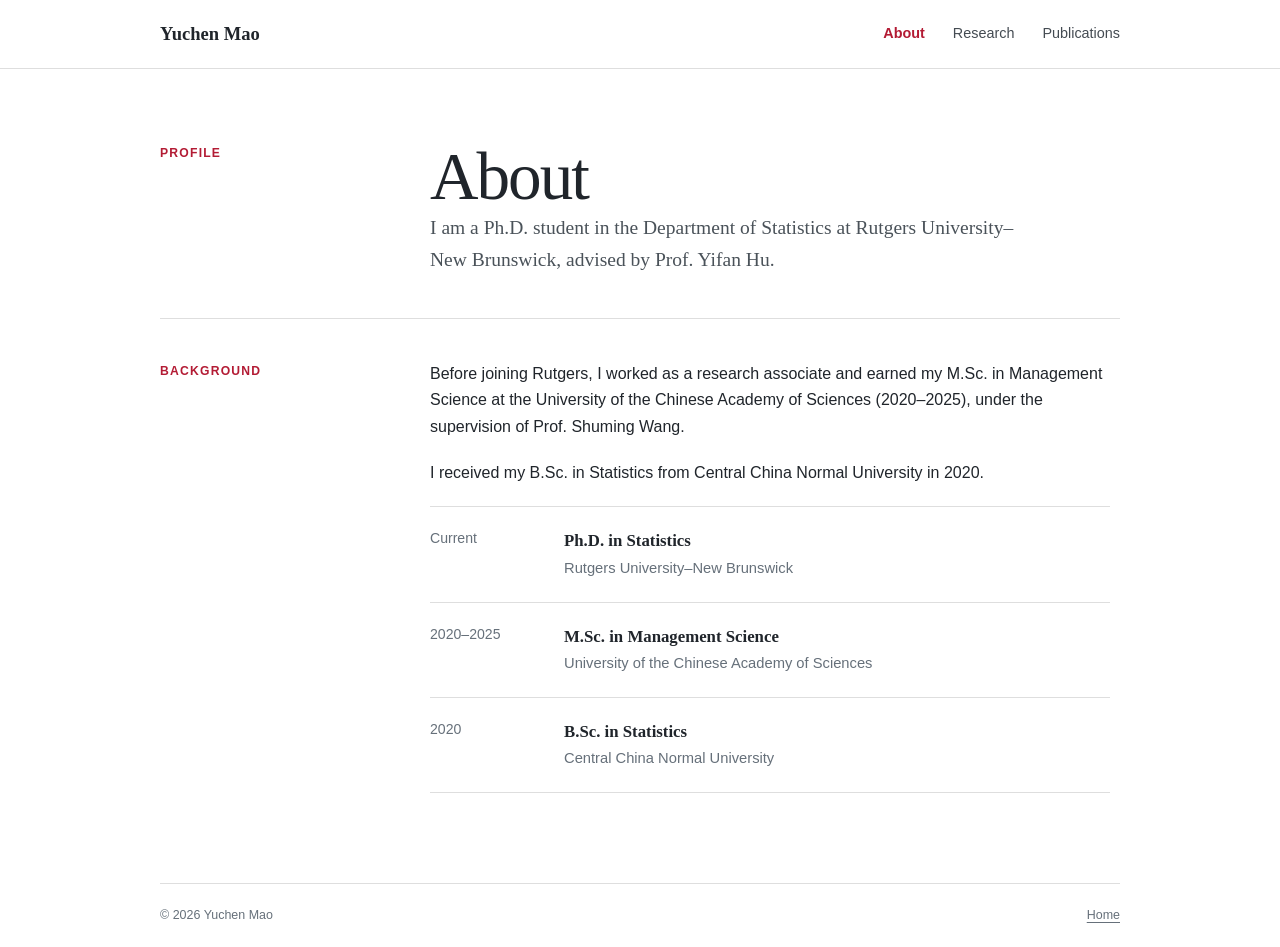
==== about.html @ d34e634a "Add separate About page" ====
<!doctype html>
<html lang="en">
<head>
  <meta charset="utf-8">
  <meta name="viewport" content="width=device-width, initial-scale=1">
  <title>About | Yuchen Mao</title>
  <meta name="description" content="Academic background and biography of Yuchen Mao, Ph.D. student in Statistics at Rutgers University–New Brunswick.">
  <meta name="robots" content="index, follow">
  <link rel="canonical" href="https://yuchenmao98.github.io/about.html">
  <link rel="stylesheet" href="styles.css">
</head>
<body>
  <a class="skip-link" href="#main">Skip to content</a>

  <header class="site-header">
    <div class="header-inner">
      <a class="site-name" href="index.html">Yuchen Mao</a>
      <nav aria-label="Primary navigation">
        <a href="about.html" aria-current="page">About</a>
        <a href="research.html">Research</a>
        <a href="publications.html">Publications</a>
      </nav>
    </div>
  </header>

  <main id="main" class="page-main">
    <header class="page-header">
      <p class="page-kicker">Profile</p>
      <div>
        <h1>About</h1>
        <p class="page-intro">
          I am a Ph.D. student in the Department of Statistics at Rutgers
          University–New Brunswick, advised by Prof. Yifan Hu.
        </p>
      </div>
    </header>

    <section class="page-content" aria-labelledby="background-label">
      <p class="section-label" id="background-label">Background</p>
      <div class="content-body">
        <p>
          Before joining Rutgers, I worked as a research associate and earned
          my M.Sc. in Management Science at the University of the Chinese
          Academy of Sciences (2020–2025), under the supervision of Prof.
          Shuming Wang.
        </p>
        <p>
          I received my B.Sc. in Statistics from Central China Normal
          University in 2020.
        </p>

        <ol class="education-list" aria-label="Education">
          <li>
            <span class="year">Current</span>
            <div>
              <strong>Ph.D. in Statistics</strong>
              <span>Rutgers University–New Brunswick</span>
            </div>
          </li>
          <li>
            <span class="year">2020–2025</span>
            <div>
              <strong>M.Sc. in Management Science</strong>
              <span>University of the Chinese Academy of Sciences</span>
            </div>
          </li>
          <li>
            <span class="year">2020</span>
            <div>
              <strong>B.Sc. in Statistics</strong>
              <span>Central China Normal University</span>
            </div>
          </li>
        </ol>
      </div>
    </section>
  </main>

  <footer>
    <p>© 2026 Yuchen Mao</p>
    <p><a href="index.html">Home</a></p>
  </footer>
</body>
</html>
---- styles.css ----
:root {
  --background: #ffffff;
  --text: #20252b;
  --muted: #66707a;
  --line: #dedede;
  --accent: #b31b34;
  --content: 960px;
  --serif: Georgia, "Times New Roman", serif;
  --sans: -apple-system, BlinkMacSystemFont, "Segoe UI", Helvetica, Arial, sans-serif;
}

* {
  box-sizing: border-box;
}

html {
  scroll-behavior: smooth;
}

body {
  display: grid;
  grid-template-rows: auto 1fr auto;
  min-height: 100vh;
  margin: 0;
  color: var(--text);
  background: var(--background);
  font-family: var(--sans);
  font-size: 16px;
  line-height: 1.65;
}

a {
  color: inherit;
  text-underline-offset: 3px;
}

a:hover,
a:focus-visible {
  color: var(--accent);
}

.skip-link {
  position: fixed;
  top: 10px;
  left: 10px;
  z-index: 10;
  padding: 7px 10px;
  color: white;
  background: var(--text);
  transform: translateY(-150%);
}

.skip-link:focus {
  transform: translateY(0);
}

.site-header {
  border-bottom: 1px solid var(--line);
}

.header-inner,
.home-main,
.page-main,
footer {
  width: min(var(--content), calc(100% - 40px));
  margin: 0 auto;
}

.header-inner {
  display: flex;
  min-height: 68px;
  align-items: center;
  justify-content: space-between;
  gap: 30px;
}

.site-name {
  font-family: var(--serif);
  font-size: 1.16rem;
  font-weight: 700;
  text-decoration: none;
}

nav {
  display: flex;
  gap: 28px;
}

nav a {
  color: #444b52;
  font-size: 0.9rem;
  text-decoration: none;
}

nav a[aria-current="page"] {
  color: var(--accent);
  font-weight: 600;
}

.home-main {
  display: grid;
  min-height: 0;
  grid-template-columns: minmax(0, 1fr) 260px;
  gap: 80px;
  align-items: center;
  padding: 72px 0;
}

.home-intro {
  max-width: 650px;
}

.affiliation,
.page-kicker,
.detail-label,
.section-label {
  margin: 0 0 10px;
  color: var(--accent);
  font-size: 0.76rem;
  font-weight: 700;
  letter-spacing: 0.1em;
  text-transform: uppercase;
}

h1,
h2,
h3,
p {
  margin-top: 0;
}

h1,
h2,
h3 {
  font-family: var(--serif);
  font-weight: 500;
}

h1 {
  margin-bottom: 6px;
  font-size: clamp(3rem, 7vw, 5.1rem);
  line-height: 1.02;
  letter-spacing: -0.03em;
}

h1 span {
  color: var(--muted);
  font-family: var(--sans);
  font-size: 0.28em;
  font-weight: 400;
  letter-spacing: 0.06em;
  vertical-align: 0.25em;
}

.position {
  margin-bottom: 28px;
  color: #434b52;
  font-family: var(--serif);
  font-size: 1.35rem;
}

.summary {
  max-width: 620px;
  margin-bottom: 34px;
  color: #434b52;
  font-size: 1.08rem;
}

.page-links {
  display: flex;
  flex-wrap: wrap;
  gap: 18px 28px;
}

.page-links a,
.profile-links a {
  font-size: 0.93rem;
  font-weight: 600;
  text-decoration: none;
}

.page-links span {
  color: var(--accent);
}

.home-details {
  padding-left: 28px;
  border-left: 1px solid var(--line);
  color: #4f575e;
  font-size: 0.92rem;
}

.home-details > div {
  margin-bottom: 26px;
}

.home-details p {
  margin-bottom: 0;
}

.home-details a {
  word-break: break-word;
}

.profile-links {
  display: flex;
  gap: 20px;
}

.page-main {
  min-height: 0;
  padding: 74px 0 90px;
}

.page-header {
  display: grid;
  grid-template-columns: 210px minmax(0, 1fr);
  gap: 60px;
  padding-bottom: 42px;
  border-bottom: 1px solid var(--line);
}

.page-header h1 {
  margin-bottom: 0;
  font-size: clamp(2.7rem, 6vw, 4.2rem);
}

.page-intro {
  max-width: 610px;
  margin-bottom: 0;
  color: #4a5259;
  font-family: var(--serif);
  font-size: 1.22rem;
}

.page-content {
  display: grid;
  grid-template-columns: 210px minmax(0, 1fr);
  gap: 60px;
  padding-top: 42px;
}

.content-body {
  max-width: 680px;
}

.content-body > p {
  margin-bottom: 20px;
}

.education-list,
.research-list,
.publication-list {
  margin: 0;
  padding: 0;
  list-style: none;
}

.education-list li,
.research-list li,
.publication-list li {
  padding: 20px 0;
  border-top: 1px solid var(--line);
}

.education-list li:last-child,
.research-list li:last-child,
.publication-list li:last-child {
  border-bottom: 1px solid var(--line);
}

.education-list li {
  display: grid;
  grid-template-columns: 110px 1fr;
  gap: 24px;
}

.year {
  color: var(--muted);
  font-size: 0.88rem;
}

.education-list strong {
  display: block;
  font-family: var(--serif);
  font-size: 1.05rem;
  font-weight: 600;
}

.education-list span:last-child,
.publication-list .venue {
  color: var(--muted);
  font-size: 0.92rem;
}

.research-list h2,
.publication-list h2 {
  margin-bottom: 7px;
  font-size: 1.25rem;
  line-height: 1.35;
}

.research-list p,
.publication-list p {
  margin-bottom: 0;
  color: #50585f;
}

.publication-group + .publication-group {
  margin-top: 42px;
}

.publication-list li {
  display: grid;
  grid-template-columns: 70px 1fr;
  gap: 24px;
}

.publication-list .year {
  color: var(--accent);
}

.publication-list .authors {
  margin-bottom: 5px;
}

footer {
  display: flex;
  min-height: 64px;
  align-items: center;
  justify-content: space-between;
  gap: 24px;
  border-top: 1px solid var(--line);
  color: var(--muted);
  font-size: 0.78rem;
}

footer p {
  margin-bottom: 0;
}

@media (max-width: 760px) {
  .header-inner {
    align-items: flex-start;
    flex-direction: column;
    gap: 12px;
    padding: 16px 0;
  }

  nav {
    width: 100%;
    gap: 18px;
    justify-content: space-between;
  }

  .home-main {
    min-height: auto;
    grid-template-columns: 1fr;
    gap: 48px;
    padding: 64px 0;
  }

  .home-details {
    padding: 26px 0 0;
    border-top: 1px solid var(--line);
    border-left: 0;
  }

  h1 span {
    display: block;
    margin-top: 12px;
    font-size: 0.25em;
    vertical-align: 0;
  }

  .page-header,
  .page-content {
    grid-template-columns: 1fr;
    gap: 20px;
  }

  .education-list li,
  .publication-list li {
    grid-template-columns: 1fr;
    gap: 5px;
  }

  footer {
    align-items: flex-start;
    flex-direction: column;
    justify-content: center;
    gap: 2px;
    padding: 16px 0;
  }
}
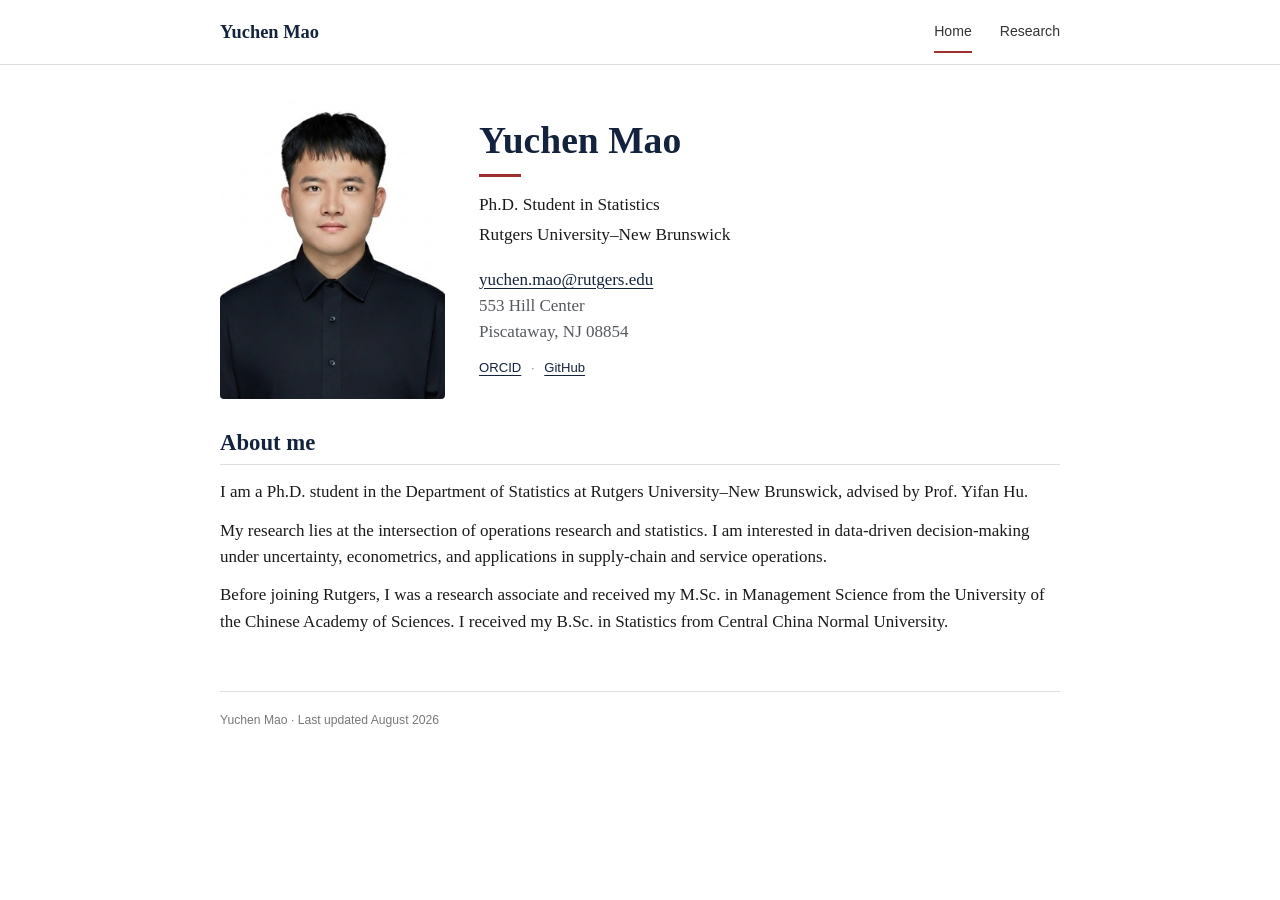
==== commit 40b52057: "Redirect About to home" ====
--- a/about.html
+++ b/about.html
@@ -4,81 +4,11 @@
   <meta charset="utf-8">
   <meta name="viewport" content="width=device-width, initial-scale=1">
   <title>About | Yuchen Mao</title>
-  <meta name="description" content="Academic background and biography of Yuchen Mao, Ph.D. student in Statistics at Rutgers University–New Brunswick.">
-  <meta name="robots" content="index, follow">
-  <link rel="canonical" href="https://yuchenmao98.github.io/about.html">
-  <link rel="stylesheet" href="styles.css">
+  <meta name="robots" content="noindex, follow">
+  <link rel="canonical" href="https://yuchenmao98.github.io/">
+  <meta http-equiv="refresh" content="0; url=/">
 </head>
 <body>
-  <a class="skip-link" href="#main">Skip to content</a>
-
-  <header class="site-header">
-    <div class="header-inner">
-      <a class="site-name" href="index.html">Yuchen Mao</a>
-      <nav aria-label="Primary navigation">
-        <a href="about.html" aria-current="page">About</a>
-        <a href="research.html">Research</a>
-        <a href="publications.html">Publications</a>
-      </nav>
-    </div>
-  </header>
-
-  <main id="main" class="page-main">
-    <header class="page-header">
-      <p class="page-kicker">Profile</p>
-      <div>
-        <h1>About</h1>
-        <p class="page-intro">
-          I am a Ph.D. student in the Department of Statistics at Rutgers
-          University–New Brunswick, advised by Prof. Yifan Hu.
-        </p>
-      </div>
-    </header>
-
-    <section class="page-content" aria-labelledby="background-label">
-      <p class="section-label" id="background-label">Background</p>
-      <div class="content-body">
-        <p>
-          Before joining Rutgers, I worked as a research associate and earned
-          my M.Sc. in Management Science at the University of the Chinese
-          Academy of Sciences (2020–2025), under the supervision of Prof.
-          Shuming Wang.
-        </p>
-        <p>
-          I received my B.Sc. in Statistics from Central China Normal
-          University in 2020.
-        </p>
-
-        <ol class="education-list" aria-label="Education">
-          <li>
-            <span class="year">Current</span>
-            <div>
-              <strong>Ph.D. in Statistics</strong>
-              <span>Rutgers University–New Brunswick</span>
-            </div>
-          </li>
-          <li>
-            <span class="year">2020–2025</span>
-            <div>
-              <strong>M.Sc. in Management Science</strong>
-              <span>University of the Chinese Academy of Sciences</span>
-            </div>
-          </li>
-          <li>
-            <span class="year">2020</span>
-            <div>
-              <strong>B.Sc. in Statistics</strong>
-              <span>Central China Normal University</span>
-            </div>
-          </li>
-        </ol>
-      </div>
-    </section>
-  </main>
-
-  <footer>
-    <p>© 2026 Yuchen Mao</p>
-    <p><a href="index.html">Home</a></p>
-  </footer>
+  <p>About me is now on the <a href="/">home page</a>.</p>
 </body>
 </html>
